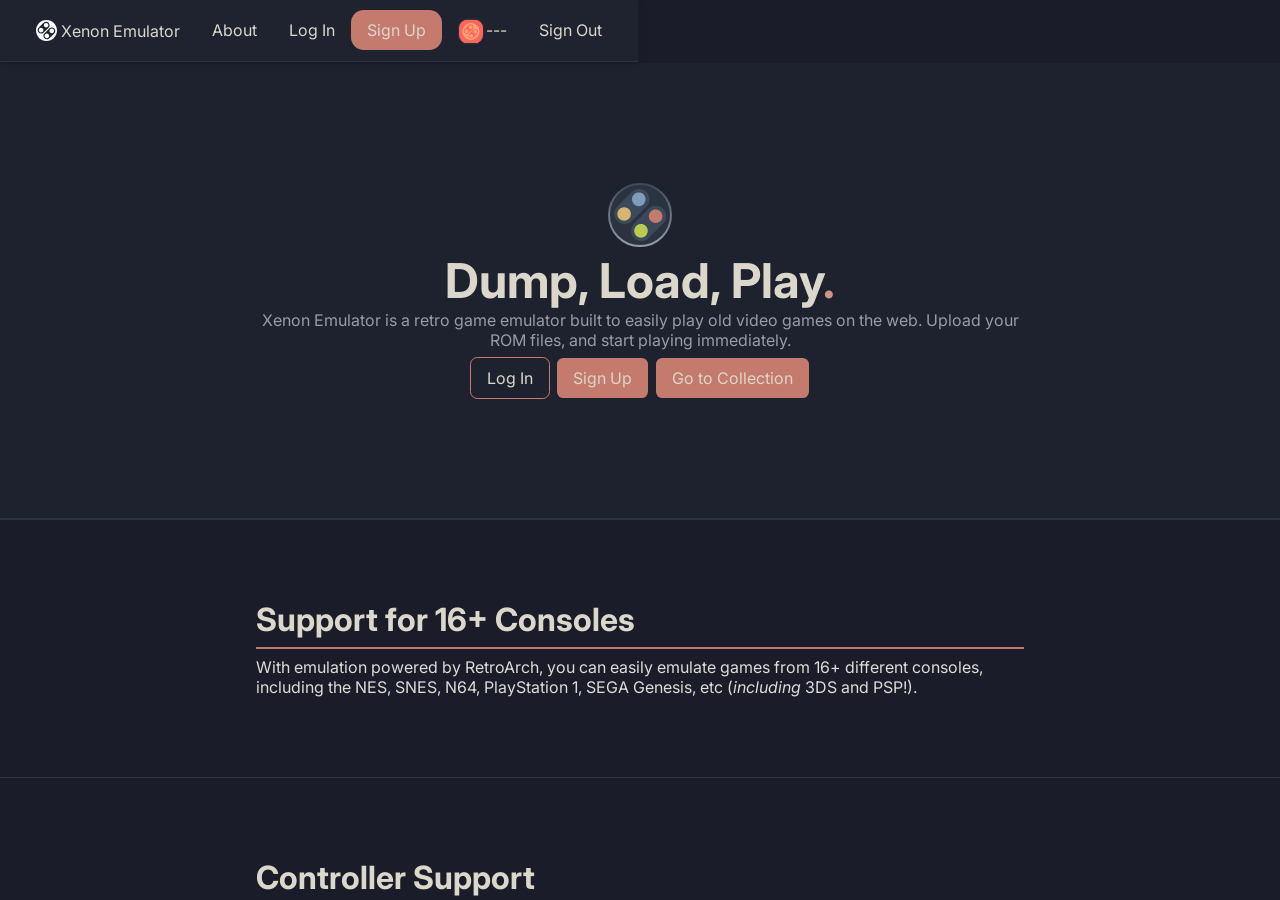
==== index.html @ 9147ca6c "Initial project upload" ====
<!DOCTYPE html>
<html lang="en">
<head>
    <meta charset="UTF-8">
    <meta name="viewport" content="width=device-width, initial-scale=1.0">
    <title>Xenon Emulator</title>
    <link rel="stylesheet" href="/index.css">
    <link rel="shortcut icon" href="/assets/img/icon.svg" type="image/x-icon">
</head>
<body>
    <header> <!-- navbar -->
        <ul class="navbar">
            <li class="block1">
                <li class="item">
                    <a href="/">
                        <img src="/assets/img/iconHollow.svg" alt="Icon">
                        Xenon Emulator
                    </a>
                </li>
            </li>
            <li class="block2">
                <li>
                    <a href="/#about" class="item link">
                        About
                    </a>
                </li>
                <li>
                    <a href="/auth/login" class="item link login lbtn">
                        Log In
                    </a>
                </li>
                <li>
                    <a href="/auth/signup" class="item link signup lbtn">
                        Sign Up
                    </a>
                </li>
                <li>
                    <a href="javascript:void(0)" class="item link gbtn">
                        <img src="/assets/img/avatarBlank.svg" id="avatar">
                        &emsp;&zwj;&nbsp;&nbsp;&nbsp;<span id="displayName">---</span>
                    </a>
                </li>
                <li>
                    <a href="javascript:void(0)" class="item link gbtn" id="signout">
                        Sign Out
                    </a>
                </li>
            </li>
        </ul>
    </header>
    <main>
        <div class="hero">
            <div class="tcont">
                <img src="/assets/img/icon.svg" alt="Icon">
                <div>
                    <h1>Dump, Load, Play<span class="playful">.</span></h1>
                    <p>
                        Xenon Emulator is a retro game emulator built to easily play old video games on the web. Upload your ROM files, and start playing immediately.
                    </p>
                    <div class="btnrow">
                        <a href="/auth/login" class="login lbtn">
                            <button>Log In</button>
                        </a>
                        <a href="/auth/signup" class="signup lbtn">
                            <button>Sign Up</button>
                        </a>
                        <a href="/collection" class=" signup gbtn">
                            <button>Go to Collection</button>
                        </a>
                    </div>
                </div>
            </div>
        </div>
        <section id="about">
            <div class="content">
                <h2>Support for 16+ Consoles</h2>
                <p>
                    With emulation powered by RetroArch, you can easily emulate games from 16+ different consoles, including the NES, SNES, N64, PlayStation 1, SEGA Genesis, etc (<em>including</em> 3DS and PSP!).
                </p>
            </div>
        </section>
        <section id="projects">
            <div class="content">
                <h2>Controller Support</h2>
                <p>
                    All games have controller support just like the original. Just connect a controller via BlueTooth or USB&zwj;-&zwj;A&nbsp;/&nbsp;USB&zwj;-&zwj;C and you should be able to connect a controller to the game.
                </p>
            </div>
        </section>
        <section>
            <div class="content">
                <h2>Cloud Saves</h2>
                <p>
                    All your progress and preferences are saved to the cloud automatically so don't worry about losing progress on new devices. You can also choose to inject save states or locally backup save states.
                </p>
            </div>
        </section>
        <footer>
            <div class="content">
                <h3>Xenon Emulator<span class="playful">.</span></h3>
                <p>&#127279; Made by ggblockster, <span id="currentYear">XXXX</span></p>
                <p>All code for this project is available under the <a href="/LICENCE" target="_blank">GPL v3.0</a> license on <a href="https://github.com/ggblockster/xenon-emulator" target="_blank" rel="noopener noreferrer">GitHub</a>.</p>
                <div id="poweredByRow">
                    <a href="https://netlify.com" target="_blank" rel="noopener noreferrer"><img src="/assets/logos/netlify.png" alt="Netlify"></a>
                    <a href="https://supabase.com" target="_blank" rel="noopener noreferrer"><img src="/assets/logos/supabase.png" alt="Supabase"></a>
                </div>
            </div>
        </footer>
    </main>
</body>
<script type="module" src="/js/index.js"></script>
<script type="module" src="/js/server.js"></script>
</html>
---- index.css ----
@import url('https://fonts.googleapis.com/css2?family=Inter:ital,opsz,wght@0,14..32,100..900;1,14..32,100..900&family=JetBrains+Mono:ital,wght@0,100..800;1,100..800&display=swap');
@import url('https://fonts.googleapis.com/css?family=Material+Icons&display=swap;');

* {
    margin: 0;
}

:root {
    /* colours */
    --col-bg: #1a1d29;
    --col-surface: #1f2330;
    --col-surface-hover: #232835;
    --col-surface-2: #2b3340;
    --col-surface-3: #3b4a5a;
    --col-border: #141a24;
    --col-border-soft: #2b3340;

    --col-text: #dbd7ca;
    --col-text-muted: #dedcd5;
    --col-text-faint: #959da5;

    /* Moss-inspired accents */
    --col-accent: #c47a6d;
    --col-accent-soft: #d09388;
    --col-accent-deep: #ab595d;

    --col-accent-blue: #7a92b8;
    --col-accent-yellow: #d2bc7c;
    --col-accent-pink: #b8849b;

    --col-success: #c47a6d;
    --col-warning: #c99969;
    --col-error: #b86568;
    --col-info: #7a92b8;
    --col-link: #c47a6d;

    --col-code-bg: #1b1e26;
    --col-selection: #eeeeee14;
    --col-shadow: #1b1e26a9;
    --col-shadow-light: #10121859;
    --col-shadow-2: #101218a9;
    --col-light: #1f2330e4;
    --col-light-2: #eeeeee10;

    /* fontstacks */
    --font-main: "Inter", system-ui, sans-serif;
    --font-code: "JetBrains Mono";
}

html {
    overflow: none;
}

body {
    background-color: var(--col-bg);
}

/* navbar */
ul.navbar {
    position: fixed;
    top: 0;
    z-index: 10;
    width: stretch;
    display: flex;
    list-style-type: none;
    margin: 0;
    padding: 20px;
    font-family: var(--font-main);
    background-color: var(--col-surface);
    border-bottom: var(--col-border-soft) 1.5px solid;
    box-shadow: 0 4px 4px var(--col-shadow);
    user-select: none;
    -ms-user-select: none;
    -moz-user-select: none;
    -webkit-user-select: none;
    .block2 {
        margin-left: auto;
    }
    .playful {
        color: var(--col-accent);
    }
    li a {
        color: var(--col-text);
        text-decoration: none;
        padding: 10px 16px;
        border-radius: 0.2em;
        transition: 0.3s;

        .material-symbols-outlined {
            vertical-align: -0.35em;
            line-height: 1px;
            transform: translateY(-2px);
        }
    }
    li a.link:hover {
        color: var(--col-accent);
        background-color: var(--col-surface-2);
        border-radius: 0.6em;
    }
    li a img {
        height: 1.3em;
        vertical-align: -0.25em;
    }
    li a.signup {
        background-color: var(--col-accent);
        border-radius: 0.8em;
    }
    li a.signup:hover {
        background-color: var(--col-accent-soft);
        color: var(--col-text);
        border-radius: 1em;
    }
    li a img#avatar {
        position: absolute;
        height: 1.5em;
        transform: translateY(-0.1em);
        border-radius: 0.6em;
        border: var(--col-border-soft) 1px solid;
    }
}

main {
    top: 63px;
    overflow-y: auto;
    position: absolute;
    width: 100vw;
    height: calc(100vh - 63px);
    overflow-x: hidden;
    scrollbar-color: var(--col-surface-3) var(--col-bg);
    ::selection {
        background-color: var(--col-selection);
    }
}

.hero {
    display: grid;
    place-items: center;
    padding: 120px 80px;
    border-bottom: var(--col-border-soft) 2px solid;
    background-color: var(--col-light);
    .tcont {
        max-width: 768px;
        text-align: center;
        font-family: var(--font-main);
        h1 {
            font-size: 3em;
            color: var(--col-text);
        }
        p {
            color: var(--col-text-faint);
        }
        img {
            height: 4em;
        }
        .playful {
            color: var(--col-accent-soft);
        }
        .btnrow {
            margin-top: 8px;
            display: flex;
            gap: 8px;
            width: 100%;
            justify-content: center;
        }
        button {
            padding: 10px 16px;
            font-family: var(--font-main);
            font-size: 1em;
            border-radius: 0.4em;
            border: none;
            cursor: pointer;
        }
        a.login button {
            background-color: transparent;
            color: var(--col-text);
            border: none;
            outline: var(--col-accent) 1px solid;
            transition: 0.3s;
        }
        a.login button:hover {
            background-color: var(--col-light-2);
            backdrop-filter: blur(8px);
            border: none;
        }
        a.signup button {
            background-color: var(--col-accent);
            color: var(--col-text);
            border: none;
            transition: 0.3s;
        }
        a.signup button:hover {
            background-color: var(--col-accent-soft);
            backdrop-filter: blur(8px);
            border: none;
        }
    }
}

.hero::before {
    content: "";
    position: absolute;
    inset: 0;
    background-image: url(/assets/img/sampleBackdrop.png);
    background-size: cover;
    background-position: center;
    filter: blur(3px);
    transform: rotate(-8deg) scale(1.5) skew(-6deg, 16deg);
    transform-origin: center;
    animation: bgScroll 120s linear infinite;
    overflow: hidden;
    z-index: -1;
}

@keyframes bgScroll {
    from {
        background-position: 0 0;
    } to {
        background-position: -2400px 1800px;
    }
}

section {
    padding: 80px;
    font-family: var(--font-main);
    display: grid;
    justify-items: center;
    border-bottom: var(--col-border-soft) 1px solid;
    background-color: var(--col-bg);
    .content {
        width: min(100%, 768px);
    }
    h1 {
        color: var(--col-text);
        font-size: 3em;
        border-bottom: var(--col-accent) 2px solid;
        padding-bottom: 8px;
        margin-bottom: 8px;
    }
    h2 {
        color: var(--col-text);
        font-size: 2em;
        border-bottom: var(--col-accent) 2px solid;
        padding-bottom: 8px;
        margin-bottom: 8px;
    }
    h3#gdesc {
        color: var(--col-text);
        font-size: 1.5em;
        margin-top: 8px;
        margin-bottom: 8px;
        padding-bottom: 8px;
        border-bottom: var(--col-accent-deep) 2px solid;
        padding-top: 8px;
        border-top: var(--col-border-soft) 1px solid;
    }
    p {
        color: var(--col-text-muted);
    }
    a {
        color: var(--col-link);
    }
    samp {
        background-color: var(--col-surface-hover);
        padding: 2px;
        color: var(--col-accent);
        border-radius: 0.2em;
        font-family: "JetBrains Mono";
        font-size: 1em;
        font-variant-ligatures: none;
    }
    input {
        background-color: var(--col-surface);
        border-radius: 0.8em;
        border: var(--col-border-soft) 1px solid;
        padding: 10px 16px;
        font-size: 1em;
        font-family: var(--font-main);
        color: var(--col-text);
        outline: transparent;
        width: 100%;
        box-sizing: border-box;
        margin-bottom: 8px;
    }
    input:focus {
        outline: var(--col-accent) 2px solid;
    }
    iframe {
        width: 100%;
        aspect-ratio: 16 / 9;
        border-radius: 0.4em;
        border: var(--col-border-soft) 1px solid;
    }
    .flexwrap {
        display: flex;
        flex-wrap: wrap;
        gap: 8px;
        overflow-y: auto;
        height: 350px;
        scrollbar-width: thin;
        scrollbar-color: var(--col-surface-2) var(--col-bg);
        padding-right: 3px;
        .itemBox {
            display: flex;
            gap: 12px;
            flex: 1 1 calc(50% - 8px);
            height: 10em;
            overflow-y: auto;
            padding: 40px;
            background-color: var(--col-surface);
            box-sizing: border-box;
            cursor: pointer;
            border-radius: 0.8em;
            transition: 0.2s;
            h3 {
                font-size: 1.2em;
                color: var(--col-text);
                border-bottom: var(--col-accent) 2px solid;
                padding-bottom: 4px;
                margin-bottom: 4px;
            }
            img {
                width: 5em;
                background-color: var(--col-bg);
                border-radius: 0.4em;
            }
        }
        .itemBox:hover {
            box-shadow: 0 4px 4px var(--col-shadow-2);
            background-color: var(--col-surface-hover);
        }
    }
    .flexwrap.imgb .itemBox img {
        border: var(--col-border-soft) 1px solid;
    }
}

footer {
    padding: 80px;
    font-family: var(--font-main);
    display: grid;
    justify-items: center;
    background-color: var(--col-surface);
    border-top: var(--col-border-soft) 1px solid;
    .content {
        width: min(100%, 768px);
    }
    h3 {
        color: var(--col-text);
        font-size: 1.5em;
        border-bottom: var(--col-accent-deep) 2px solid;
        padding-bottom: 8px;
        margin-bottom: 8px;
    }
    p {
        color: var(--col-text-muted);
    }
    #poweredByRow {
        display: flex;
        flex-direction: row;
        gap: 8px;
        margin: 8px 0;
        img {
            border-radius: 0.4em;
            border: var(--col-border-soft) 2px solid;
        }
    }
    #footer-links {
        display: flex;
        gap: 8px;
        margin-top: 8px;
        margin-left: 8px;
        img {
            border: var(--col-border-soft) 1px solid;
            border-radius: 0.4em;
            transition: 0.2s;
            outline: transparent;
        }
        img:hover {
            background-color: var(--col-surface-hover);
            border: var(--col-accent) 1px solid;
            outline: var(--col-accent) 1px solid;
        }
    }
    a {
        color: var(--col-link);
    }
    .playful {
        color: var(--col-accent);
    }
}

.flexrow {
    display: flex;
    #sideImgBar {
        position: absolute;
        top: 63px;
        left: 0;
        width: 40vw;
        height: calc(100vh - 63px);
        background-image: url("/assets/img/bgBlur.png");
        background-size: 100%;
        filter: blur(5px);
        animation: bgScroll 120s linear infinite;
    }
    #gameBar {
        position: absolute;
        top: 63px;
        left: 0;
        width: 25vw;
        height: calc(100vh - 63px);
        background-color: var(--col-code-bg);
        font-family: var(--font-main);
        padding: 40px;
        box-sizing: border-box;
        h2 {
            font-size: 1.8em;
            color: var(--col-text);
        }
        p#noneFound {
            color: var(--col-text-faint);
            font-style: italic;
        }
        ::selection {
            background-color: var(--col-selection);
        }
        ol {
            list-style-type: none;
            padding-left: 0;
            padding: 8px;
            box-sizing: border-box;
            margin-top: 8px;
            height: calc(100vh - 63px - 180px);
            overflow-y: auto;
            scrollbar-width: thin;
            scrollbar-color: var(--col-surface-2) transparent;
            background-color: var(--col-shadow-light);
            border-radius: 0.4em;
            li {
                padding: 8px;
                color: var(--col-text);
                cursor: pointer;
                border-radius: 0.4em;
                transition: 0.2s;
                white-space: nowrap;
                overflow: hidden;
                text-overflow: ellipsis;
                img {
                    height: 1.2em;
                    vertical-align: -0.2em;
                    border-radius: 0.2em;
                }
            }
            li:hover {
                background-color: var(--col-light);
            }
            li.selected {
                background-color: var(--col-surface-hover);
                color: var(--col-accent);
            }
        }
        button#uploadTrigger {
            width: 100%;
            margin-top: 8px;
            padding: 12px;
            font-size: 1em;
            box-sizing: border-box;
            border-radius: 0.4em;
            border: 0;
            background-color: var(--col-accent-deep);
            font-family: var(--font-main);
            color: var(--col-text);
            cursor: pointer;
            transition: 0.2s;
            .material-icons {
                vertical-align: -0.22em;
            }
        }
        button#uploadTrigger:hover {
            background-color: var(--col-accent);
        }
    }
    main {
        position: absolute;
        right: 0px;
        width: 60vw;
        height: calc(100vh - 63px);
        background-color: var(--col-bg);
        font-family: var(--font-main);
        border-left: var(--col-accent) 2px solid;
        padding: 80px;
        box-sizing: border-box;
        h1 {
            font-size: 3em;
            color: var(--col-text);
        }
        p {
            color: var(--col-text);
        }
        p#loginError {
            color: var(--col-error);
        }
        a {
            color: var(--col-accent);
        }
        form {
            display: flex;
            flex-direction: column;
            gap: 4px;
            margin-top: 8px;
            label {
                color: var(--col-text-faint);
            }
            label[required="true"]::after {
                content: "*";
                color: var(--col-error)
            }
            input {
                padding: 12px;
                border-radius: 0.4em;
                border: var(--col-border-soft) 1px solid;
                background-color: var(--col-surface);
                font-size: 1em;
                font-family: var(--font-main);
                color: var(--col-text);
                transition: 0.3s;
                outline: transparent 2px solid;
                box-sizing: border-box;
                width: 70%;
            }
            input:focus {
                border: transparent 1px solid;
                outline: var(--col-accent-soft) 2px solid;
            }
            button {
                padding: 12px;
                margin-top: 8px;
                width: 70%;
                font-size: 1em;
                font-family: var(--font-main);
                border-radius: 0.4em;
                border: var(--col-border-soft) 1px solid;
                cursor: pointer;
                transition: 0.2s;
                background-color: var(--col-accent);
                color: var(--col-text);
            }
            button:hover {
                background-color: var(--col-accent-soft);
            }
        }
        .btnrow {
            display: flex;
            gap: 8px;
            margin-top: 8px;
            margin-bottom: 8px;
            box-sizing: border-box;
            width: 70%;
            button {
                flex: 1;
                padding: 12px;
                font-size: 1em;
                font-family: var(--font-main);
                border-radius: 0.4em;
                border: var(--col-border-soft) 1px solid;
                cursor: pointer;
                transition: 0.2s;
                img {
                    height: 1.2em;
                    transform: translateY(0.2em);
                }
            }
            button:hover {
                filter: brightness(1.1) hue-rotate(8deg);
            }
            #loginGithub {
                background-color: var(--col-bg);
                color: var(--col-text);
            }
            #loginDiscord {
                background-color: #5865f2;
                color: var(--col-text);
                img {
                    filter: brightness(100);
                }
            }
        }
    }
    main#gameOpenBar {
        width: 75vw;
        padding: 0;
        margin: 0;
        #gameHero {
            background-color: var(--col-code-bg);
            height: calc(270px + 4vw);
            padding: 40px;
            box-sizing: border-box;
            display: grid;
            place-items: end start;
            border-bottom: var(--col-accent) 2px solid;
            h1.ital {
                color: var(--col-selection);
                font-style: italic;
            }
        }
        #gameToolbar {
            padding: 20px;
            border-bottom: var(--col-border-soft) 2px solid;
            button {
                padding: 12px;
                font-family: var(--font-main);
                font-size: 1em;
                width: 150px;
                display: flex;
                justify-content: start;
                flex-direction: row;
                border-radius: 0.4em;
                border: 0;
                background-color: var(--col-accent);
                transition: 0.2s;
                color: var(--col-text);
                cursor: pointer;
                gap: 8px;
                .material-icons {
                    vertical-align: 0.2em;
                }
            }
            button:not(:disabled):hover {
                background-color: var(--col-accent-soft);
            }
            button:disabled {
                padding: 12px;
                font-family: var(--font-main);
                font-size: 1em;
                width: 150px;
                display: flex;
                justify-content: start;
                flex-direction: row;
                border-radius: 0.4em;
                border: 0;
                background-color: var(--col-selection);
                color: var(--col-selection);
                cursor: not-allowed;
                gap: 8px;
                .material-icons {
                    vertical-align: 0.2em;
                }
            }
        }
    }
}
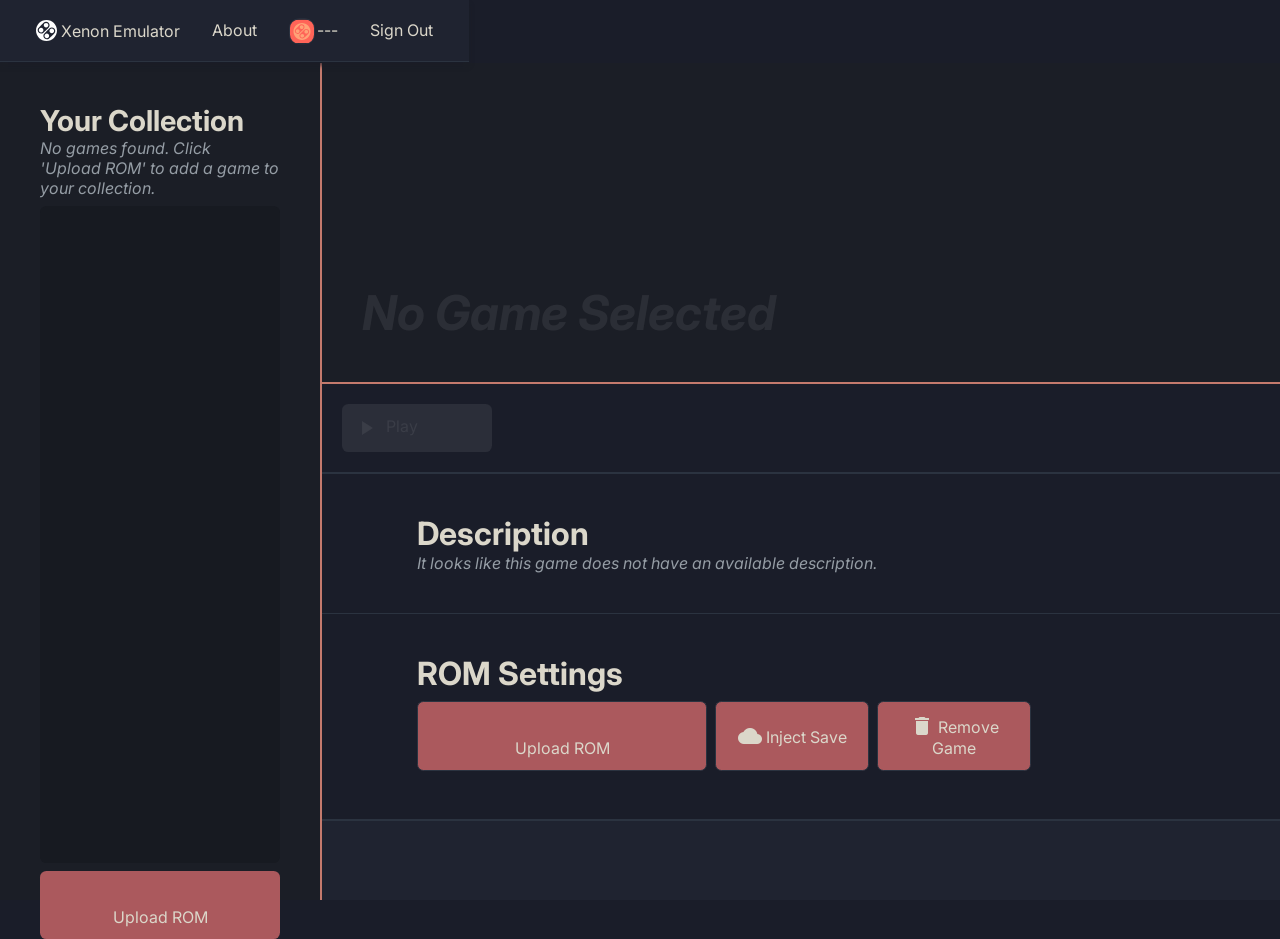
==== commit f6963aaf: "Update index.html" ====
--- a/index.html
+++ b/index.html
@@ -3,14 +3,14 @@
 <head>
     <meta charset="UTF-8">
     <meta name="viewport" content="width=device-width, initial-scale=1.0">
-    <title>Xenon Emulator</title>
+    <title>Collection | Xenon Emulator</title>
     <link rel="stylesheet" href="/index.css">
     <link rel="shortcut icon" href="/assets/img/icon.svg" type="image/x-icon">
 </head>
-<body>
+<body class="private">
     <header> <!-- navbar -->
         <ul class="navbar">
-            <li class="block1">
+                <li class="block1">
                 <li class="item">
                     <a href="/">
                         <img src="/assets/img/iconHollow.svg" alt="Icon">
@@ -25,89 +25,85 @@
                     </a>
                 </li>
                 <li>
-                    <a href="/auth/login" class="item link login lbtn">
-                        Log In
-                    </a>
-                </li>
-                <li>
-                    <a href="/auth/signup" class="item link signup lbtn">
-                        Sign Up
-                    </a>
-                </li>
-                <li>
-                    <a href="javascript:void(0)" class="item link gbtn">
+                    <a href="javascript:void(0)" class="item link">
                         <img src="/assets/img/avatarBlank.svg" id="avatar">
                         &emsp;&zwj;&nbsp;&nbsp;&nbsp;<span id="displayName">---</span>
                     </a>
                 </li>
                 <li>
-                    <a href="javascript:void(0)" class="item link gbtn" id="signout">
+                    <a href="javascript:void(0)" class="item link" id="signout">
                         Sign Out
                     </a>
                 </li>
             </li>
         </ul>
     </header>
-    <main>
-        <div class="hero">
-            <div class="tcont">
-                <img src="/assets/img/icon.svg" alt="Icon">
-                <div>
-                    <h1>Dump, Load, Play<span class="playful">.</span></h1>
-                    <p>
-                        Xenon Emulator is a retro game emulator built to easily play old video games on the web. Upload your ROM files, and start playing immediately.
-                    </p>
-                    <div class="btnrow">
-                        <a href="/auth/login" class="login lbtn">
-                            <button>Log In</button>
-                        </a>
-                        <a href="/auth/signup" class="signup lbtn">
-                            <button>Sign Up</button>
-                        </a>
-                        <a href="/collection" class=" signup gbtn">
-                            <button>Go to Collection</button>
-                        </a>
+    <div class="flexrow">
+        <div id="gameBar">
+            <h2>Your Collection</h2>
+            <p id="noneFound">No games found. Click 'Upload&nbsp;ROM' to add a game to your collection.</p>
+            <ol id="gameList">
+            </ol>
+            <button id="uploadTrigger">
+                <i class="material-icons">upload_file</i>
+                Upload ROM
+            </button>
+            <input type="file" name="upload" hidden id="uploadBtn" accept=".2d,.2mg,.3ds,.3dsx,.32x,.a26,.a52,.a78,.abs,.adf,.adz,.app,.atr,.atx,.bat,.bin,.bsx,.cas,.ccd,.cci,.chd,.cmt,.cof,.col,.com,.crt,.cso,.cue,.cxi,.d64,.d71,.d81,.d88,.dim,.dms,.do,.dosz,.dx2,.exe,.fdi,.fdd,.fds,.fig,.g64,.gb,.gba,.gbc,.gd3,.gd7,.gen,.gg,.hdf,.hdi,.hdm,.img,.ipf,.iso,.j64,.jag,.lha,.lnx,.lyx,.m3u,.md,.mds,.msa,.mx1,.mx2,.n64,.n88,.nds,.ngc,.ngp,.nes,.nib,.p00,.pbp,.pce,.po,.prg,.rom,.sfc,.smc,.smd,.sms,.st,.stx,.swc,.t64,.tap,.t88,.unf,.unif,.v64,.vb,.vboy,.woz,.ws,.wsc,.xdf,.xex,.zip,.7z,.z64">
+        </div>
+        <main id="gameOpenBar">
+            <div id="gameHero">
+                <h1 id="gameName" class="ital">No Game Selected</h1>
+            </div>
+            <div id="gameToolbar">
+                <button id="run" disabled>
+                    <i class="material-icons" id="runStatusIcon">play_arrow</i>
+                    <span id="runStatus">Play</span>
+                </button>
+            </div>
+            <div id="extras">
+                <section>
+                    <div class="content">
+                        <h3>Description</h3>
+                        <p class="ital">It looks like this game does not have an available description.</p>
+                    </div>
+                </section>
+                <section>
+                    <div class="content">
+                        <h3>ROM Settings</h3>
+                        <div class="btnrow">
+                            <button id="reuploadRom">
+                                <i class="material-icons">upload_file</i>
+                                Upload ROM
+                            </button>
+                            <input id="reuploadInput" type="file" hidden>
+                            <button id="injectSave">
+                                <i class="material-icons">cloud</i>
+                                Inject Save
+                            </button>
+                            <button id="removeRom">
+                                <i class="material-icons">delete</i>
+                                Remove Game
+                            </button>
+                        </div>
+                    </div>
+                </section>
+            </div>
+            <footer>
+                <div class="content">
+                    <h3>Xenon Emulator<span class="playful">.</span></h3>
+                    <p>&#127279; Made by ggblockster, <span id="currentYear">XXXX</span></p>
+                    <p>All code for this project is available under the <a href="/LICENSE" target="_blank">GPL v3.0</a> license on <a href="https://github.com/ggblockster/xenon-emulator" target="_blank" rel="noopener noreferrer">GitHub</a>.</p>
+                    <div id="poweredByRow">
+                        <a href="https://netlify.com" target="_blank" rel="noopener noreferrer"><img src="/assets/logos/netlify.png" alt="Netlify"></a>
+                        <a href="https://supabase.com" target="_blank" rel="noopener noreferrer"><img src="/assets/logos/supabase.png" alt="Supabase"></a>
                     </div>
                 </div>
-            </div>
-        </div>
-        <section id="about">
-            <div class="content">
-                <h2>Support for 16+ Consoles</h2>
-                <p>
-                    With emulation powered by RetroArch, you can easily emulate games from 16+ different consoles, including the NES, SNES, N64, PlayStation 1, SEGA Genesis, etc (<em>including</em> 3DS and PSP!).
-                </p>
-            </div>
-        </section>
-        <section id="projects">
-            <div class="content">
-                <h2>Controller Support</h2>
-                <p>
-                    All games have controller support just like the original. Just connect a controller via BlueTooth or USB&zwj;-&zwj;A&nbsp;/&nbsp;USB&zwj;-&zwj;C and you should be able to connect a controller to the game.
-                </p>
-            </div>
-        </section>
-        <section>
-            <div class="content">
-                <h2>Cloud Saves</h2>
-                <p>
-                    All your progress and preferences are saved to the cloud automatically so don't worry about losing progress on new devices. You can also choose to inject save states or locally backup save states.
-                </p>
-            </div>
-        </section>
-        <footer>
-            <div class="content">
-                <h3>Xenon Emulator<span class="playful">.</span></h3>
-                <p>&#127279; Made by ggblockster, <span id="currentYear">XXXX</span></p>
-                <p>All code for this project is available under the <a href="/LICENCE" target="_blank">GPL v3.0</a> license on <a href="https://github.com/ggblockster/xenon-emulator" target="_blank" rel="noopener noreferrer">GitHub</a>.</p>
-                <div id="poweredByRow">
-                    <a href="https://netlify.com" target="_blank" rel="noopener noreferrer"><img src="/assets/logos/netlify.png" alt="Netlify"></a>
-                    <a href="https://supabase.com" target="_blank" rel="noopener noreferrer"><img src="/assets/logos/supabase.png" alt="Supabase"></a>
-                </div>
-            </div>
-        </footer>
-    </main>
+            </footer>
+        </main>
+    </div>
 </body>
 <script type="module" src="/js/index.js"></script>
 <script type="module" src="/js/server.js"></script>
-</html>+<script type="module" src="/js/idb.js"></script>
+<script type="module" src="/js/collection.js"></script>
+</html>
--- a/index.css
+++ b/index.css
@@ -334,6 +334,32 @@
     }
 }
 
+#extras section {
+    padding: 40px 40px;
+    h3 {
+        color: var(--col-text);
+        font-size: 2em;
+    }
+    p.ital {
+        font-style: italic;
+        color: var(--col-text-faint);
+    }
+    .btnrow {
+        width: 80%;
+        button {
+            background-color: var(--col-accent-deep);
+            color: var(--col-text);
+        }
+        button:hover {
+            filter: none;
+            background-color: var(--col-accent);
+        }
+        .material-icons {
+            vertical-align: -0.22em;
+        }
+    }
+}
+
 footer {
     padding: 80px;
     font-family: var(--font-main);
@@ -457,6 +483,9 @@
                 background-color: var(--col-surface-hover);
                 color: var(--col-accent);
             }
+            li.missing {
+                color: var(--col-warning);
+            }
         }
         button#uploadTrigger {
             width: 100%;
@@ -647,4 +676,4 @@
             }
         }
     }
-}+}
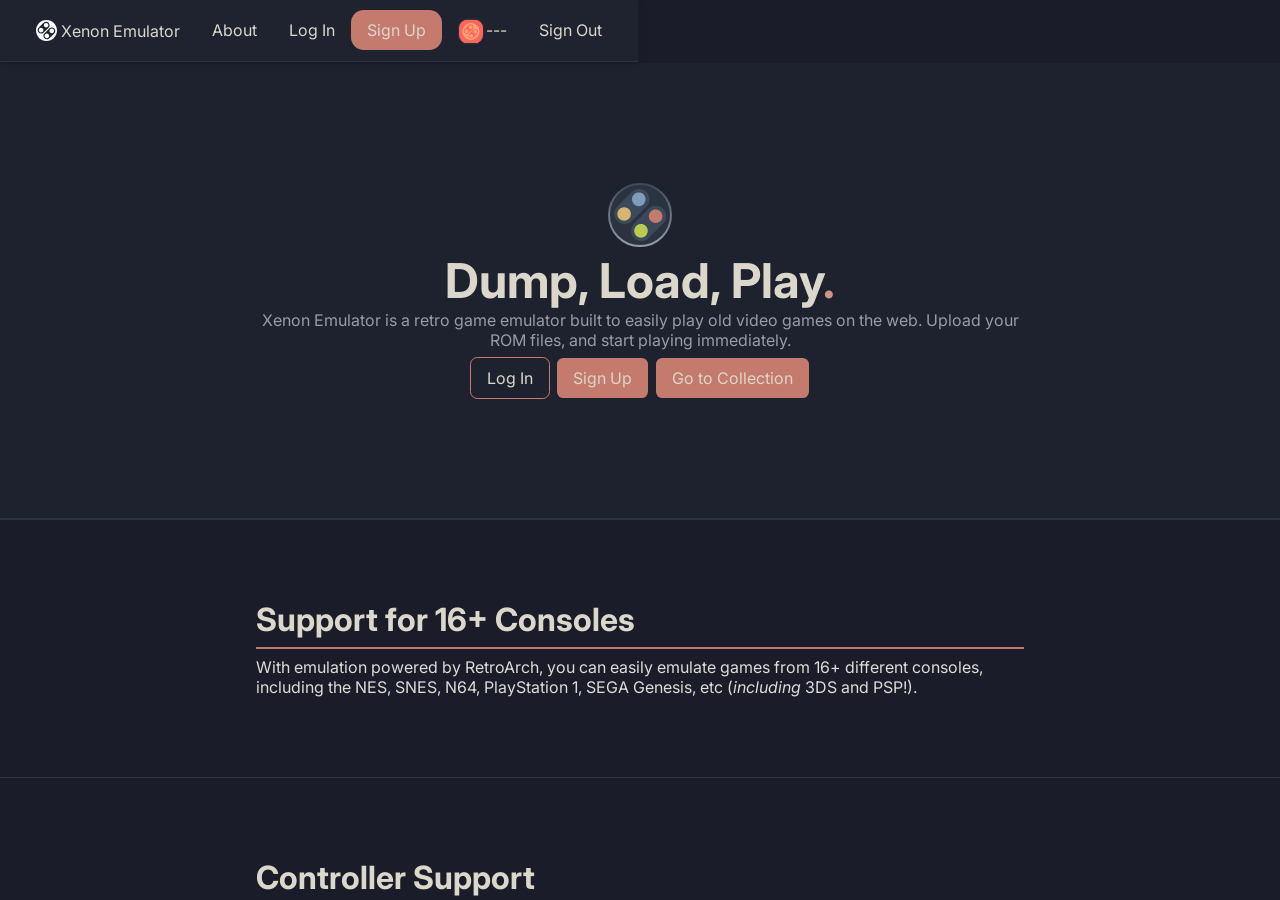
==== commit 0b252a0f: "Update index.html" ====
--- a/index.html
+++ b/index.html
@@ -3,14 +3,14 @@
 <head>
     <meta charset="UTF-8">
     <meta name="viewport" content="width=device-width, initial-scale=1.0">
-    <title>Collection | Xenon Emulator</title>
+    <title>Xenon Emulator</title>
     <link rel="stylesheet" href="/index.css">
     <link rel="shortcut icon" href="/assets/img/icon.svg" type="image/x-icon">
 </head>
-<body class="private">
+<body>
     <header> <!-- navbar -->
         <ul class="navbar">
-                <li class="block1">
+            <li class="block1">
                 <li class="item">
                     <a href="/">
                         <img src="/assets/img/iconHollow.svg" alt="Icon">
@@ -25,85 +25,89 @@
                     </a>
                 </li>
                 <li>
-                    <a href="javascript:void(0)" class="item link">
+                    <a href="/auth/login" class="item link login lbtn">
+                        Log In
+                    </a>
+                </li>
+                <li>
+                    <a href="/auth/signup" class="item link signup lbtn">
+                        Sign Up
+                    </a>
+                </li>
+                <li>
+                    <a href="javascript:void(0)" class="item link gbtn">
                         <img src="/assets/img/avatarBlank.svg" id="avatar">
                         &emsp;&zwj;&nbsp;&nbsp;&nbsp;<span id="displayName">---</span>
                     </a>
                 </li>
                 <li>
-                    <a href="javascript:void(0)" class="item link" id="signout">
+                    <a href="javascript:void(0)" class="item link gbtn" id="signout">
                         Sign Out
                     </a>
                 </li>
             </li>
         </ul>
     </header>
-    <div class="flexrow">
-        <div id="gameBar">
-            <h2>Your Collection</h2>
-            <p id="noneFound">No games found. Click 'Upload&nbsp;ROM' to add a game to your collection.</p>
-            <ol id="gameList">
-            </ol>
-            <button id="uploadTrigger">
-                <i class="material-icons">upload_file</i>
-                Upload ROM
-            </button>
-            <input type="file" name="upload" hidden id="uploadBtn" accept=".2d,.2mg,.3ds,.3dsx,.32x,.a26,.a52,.a78,.abs,.adf,.adz,.app,.atr,.atx,.bat,.bin,.bsx,.cas,.ccd,.cci,.chd,.cmt,.cof,.col,.com,.crt,.cso,.cue,.cxi,.d64,.d71,.d81,.d88,.dim,.dms,.do,.dosz,.dx2,.exe,.fdi,.fdd,.fds,.fig,.g64,.gb,.gba,.gbc,.gd3,.gd7,.gen,.gg,.hdf,.hdi,.hdm,.img,.ipf,.iso,.j64,.jag,.lha,.lnx,.lyx,.m3u,.md,.mds,.msa,.mx1,.mx2,.n64,.n88,.nds,.ngc,.ngp,.nes,.nib,.p00,.pbp,.pce,.po,.prg,.rom,.sfc,.smc,.smd,.sms,.st,.stx,.swc,.t64,.tap,.t88,.unf,.unif,.v64,.vb,.vboy,.woz,.ws,.wsc,.xdf,.xex,.zip,.7z,.z64">
-        </div>
-        <main id="gameOpenBar">
-            <div id="gameHero">
-                <h1 id="gameName" class="ital">No Game Selected</h1>
-            </div>
-            <div id="gameToolbar">
-                <button id="run" disabled>
-                    <i class="material-icons" id="runStatusIcon">play_arrow</i>
-                    <span id="runStatus">Play</span>
-                </button>
-            </div>
-            <div id="extras">
-                <section>
-                    <div class="content">
-                        <h3>Description</h3>
-                        <p class="ital">It looks like this game does not have an available description.</p>
-                    </div>
-                </section>
-                <section>
-                    <div class="content">
-                        <h3>ROM Settings</h3>
-                        <div class="btnrow">
-                            <button id="reuploadRom">
-                                <i class="material-icons">upload_file</i>
-                                Upload ROM
-                            </button>
-                            <input id="reuploadInput" type="file" hidden>
-                            <button id="injectSave">
-                                <i class="material-icons">cloud</i>
-                                Inject Save
-                            </button>
-                            <button id="removeRom">
-                                <i class="material-icons">delete</i>
-                                Remove Game
-                            </button>
-                        </div>
-                    </div>
-                </section>
-            </div>
-            <footer>
-                <div class="content">
-                    <h3>Xenon Emulator<span class="playful">.</span></h3>
-                    <p>&#127279; Made by ggblockster, <span id="currentYear">XXXX</span></p>
-                    <p>All code for this project is available under the <a href="/LICENSE" target="_blank">GPL v3.0</a> license on <a href="https://github.com/ggblockster/xenon-emulator" target="_blank" rel="noopener noreferrer">GitHub</a>.</p>
-                    <div id="poweredByRow">
-                        <a href="https://netlify.com" target="_blank" rel="noopener noreferrer"><img src="/assets/logos/netlify.png" alt="Netlify"></a>
-                        <a href="https://supabase.com" target="_blank" rel="noopener noreferrer"><img src="/assets/logos/supabase.png" alt="Supabase"></a>
+    <main>
+        <div class="hero">
+            <div class="tcont">
+                <img src="/assets/img/icon.svg" alt="Icon">
+                <div>
+                    <h1>Dump, Load, Play<span class="playful">.</span></h1>
+                    <p>
+                        Xenon Emulator is a retro game emulator built to easily play old video games on the web. Upload your ROM files, and start playing immediately.
+                    </p>
+                    <div class="btnrow">
+                        <a href="/auth/login" class="login lbtn">
+                            <button>Log In</button>
+                        </a>
+                        <a href="/auth/signup" class="signup lbtn">
+                            <button>Sign Up</button>
+                        </a>
+                        <a href="/collection" class=" signup gbtn">
+                            <button>Go to Collection</button>
+                        </a>
                     </div>
                 </div>
-            </footer>
-        </main>
-    </div>
+            </div>
+        </div>
+        <section id="about">
+            <div class="content">
+                <h2>Support for 16+ Consoles</h2>
+                <p>
+                    With emulation powered by RetroArch, you can easily emulate games from 16+ different consoles, including the NES, SNES, N64, PlayStation 1, SEGA Genesis, etc (<em>including</em> 3DS and PSP!).
+                </p>
+            </div>
+        </section>
+        <section id="projects">
+            <div class="content">
+                <h2>Controller Support</h2>
+                <p>
+                    All games have controller support just like the original. Just connect a controller via BlueTooth or USB&zwj;-&zwj;A&nbsp;/&nbsp;USB&zwj;-&zwj;C and you should be able to connect a controller to the game.
+                </p>
+            </div>
+        </section>
+        <section>
+            <div class="content">
+                <h2>Cloud Saves</h2>
+                <p>
+                    All your progress and preferences are saved to the cloud automatically so don't worry about losing progress on new devices. You can also choose to inject save states or locally backup save states.
+                </p>
+            </div>
+        </section>
+        <footer>
+            <div class="content">
+                <h3>Xenon Emulator<span class="playful">.</span></h3>
+                <p>&#127279; Made by ggblockster, <span id="currentYear">XXXX</span></p>
+                <p>All code for this project is available under the <a href="/LICENSE" target="_blank">GPL v3.0</a> license on <a href="https://github.com/ggblockster/xenon-emulator" target="_blank" rel="noopener noreferrer">GitHub</a>.</p>
+                <div id="poweredByRow">
+                    <a href="https://netlify.com" target="_blank" rel="noopener noreferrer"><img src="/assets/logos/netlify.png" alt="Netlify"></a>
+                    <a href="https://supabase.com" target="_blank" rel="noopener noreferrer"><img src="/assets/logos/supabase.png" alt="Supabase"></a>
+                </div>
+            </div>
+        </footer>
+    </main>
 </body>
 <script type="module" src="/js/index.js"></script>
 <script type="module" src="/js/server.js"></script>
-<script type="module" src="/js/idb.js"></script>
-<script type="module" src="/js/collection.js"></script>
 </html>
